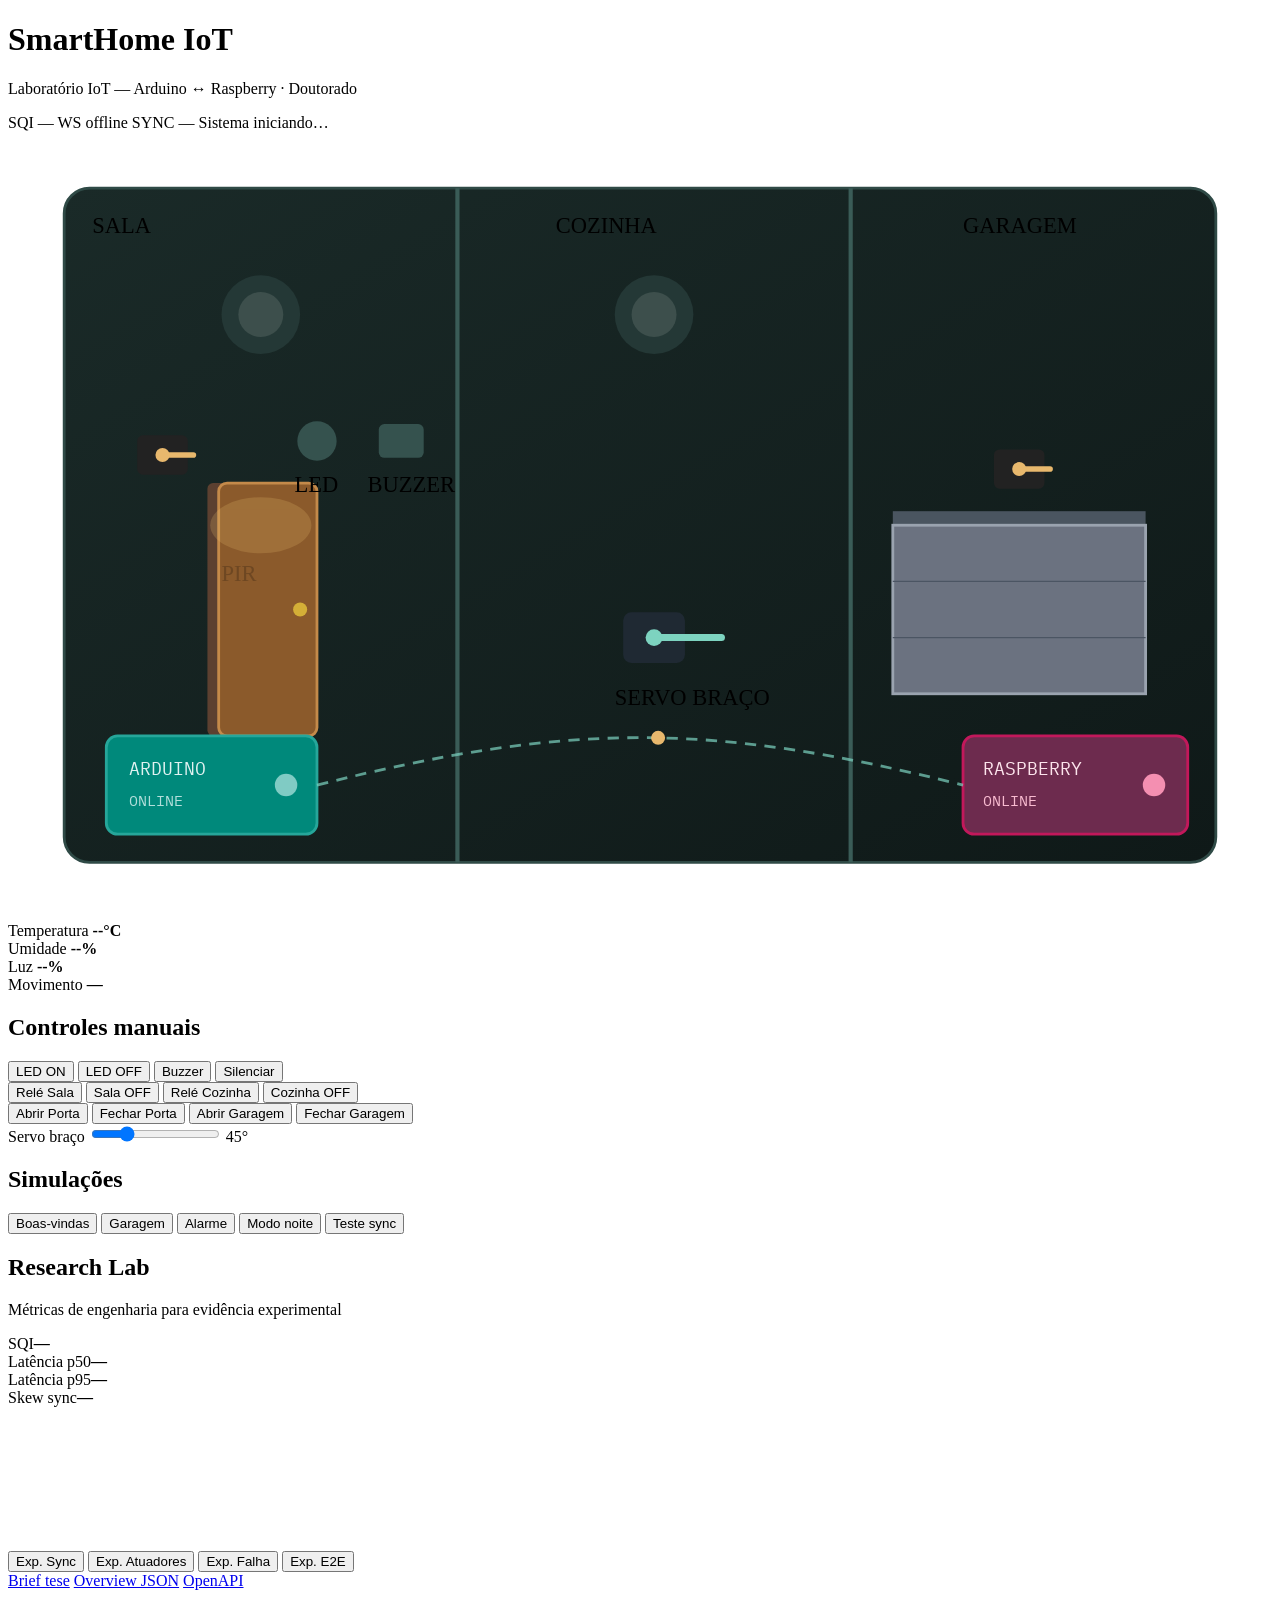
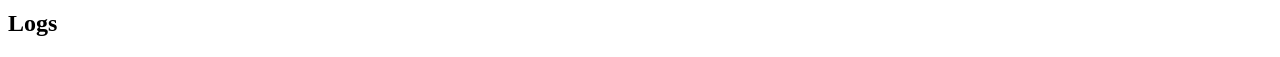
==== web/index.html @ 48073df7 "feat: simulador visual web e testes de engenharia Co-authored-by: Cursor <cursoragent@cursor.com>" ====
<!DOCTYPE html>
<html lang="pt-BR">
<head>
  <meta charset="UTF-8" />
  <meta name="viewport" content="width=device-width, initial-scale=1.0" />
  <title>SmartHome IoT — Simulador</title>
  <link rel="preconnect" href="https://fonts.googleapis.com" />
  <link rel="preconnect" href="https://fonts.gstatic.com" crossorigin />
  <link href="https://fonts.googleapis.com/css2?family=IBM+Plex+Mono:wght@400;600&family=Syne:wght@600;700;800&display=swap" rel="stylesheet" />
  <link rel="stylesheet" href="/static/style.css" />
</head>
<body>
  <div class="noise"></div>
  <header class="topbar">
    <div class="brand">
      <span class="brand-mark"></span>
      <div>
        <h1>SmartHome IoT</h1>
        <p>Laboratório IoT — Arduino ↔ Raspberry · Doutorado</p>
      </div>
    </div>
    <div class="top-meta">
      <span id="sqi-status" class="pill sync">SQI —</span>
      <span id="ws-status" class="pill offline">WS offline</span>
      <span id="sync-status" class="pill sync">SYNC —</span>
      <span id="last-event" class="event">Sistema iniciando…</span>
    </div>
  </header>

  <main class="layout">
    <section class="stage" aria-label="Ambiente simulado">
      <div class="stage-grid">
        <svg id="house-svg" viewBox="0 0 900 560" role="img" aria-label="Planta da casa com mecanismos">
          <defs>
            <linearGradient id="floorGrad" x1="0" y1="0" x2="1" y2="1">
              <stop offset="0%" stop-color="#1a2a28"/>
              <stop offset="100%" stop-color="#0f1918"/>
            </linearGradient>
            <filter id="glow">
              <feGaussianBlur stdDeviation="4" result="b"/>
              <feMerge><feMergeNode in="b"/><feMergeNode in="SourceGraphic"/></feMerge>
            </filter>
          </defs>

          <!-- Floor -->
          <rect x="40" y="40" width="820" height="480" rx="18" fill="url(#floorGrad)" stroke="#2f4a46" stroke-width="2"/>
          <text x="60" y="72" class="room-label">SALA</text>
          <text x="390" y="72" class="room-label">COZINHA</text>
          <text x="680" y="72" class="room-label">GARAGEM</text>

          <!-- Walls -->
          <line x1="320" y1="40" x2="320" y2="520" stroke="#3a5c57" stroke-width="3"/>
          <line x1="600" y1="40" x2="600" y2="520" stroke="#3a5c57" stroke-width="3"/>

          <!-- Lights (relays) -->
          <g id="light-sala" class="ceiling-light">
            <circle cx="180" cy="130" r="28" fill="#243836"/>
            <circle id="bulb-sala" cx="180" cy="130" r="16" fill="#3d4f4c"/>
          </g>
          <g id="light-cozinha" class="ceiling-light">
            <circle cx="460" cy="130" r="28" fill="#243836"/>
            <circle id="bulb-cozinha" cx="460" cy="130" r="16" fill="#3d4f4c"/>
          </g>

          <!-- Main door + servo -->
          <g id="door-main-group" transform="translate(150 340)">
            <rect x="-8" y="-90" width="16" height="180" rx="4" fill="#5c4030"/>
            <g id="door-main-panel" class="door-panel">
              <rect x="0" y="-90" width="70" height="180" rx="6" fill="#8b5a2b" stroke="#c48a4a" stroke-width="2"/>
              <circle cx="58" cy="0" r="5" fill="#d4af37"/>
            </g>
            <g id="servo-porta-1" class="servo" transform="translate(-40 -110)">
              <rect x="-18" y="-14" width="36" height="28" rx="4" fill="#222"/>
              <line id="servo-arm-1" x1="0" y1="0" x2="22" y2="0" stroke="#e8b86d" stroke-width="4" stroke-linecap="round"/>
              <circle cx="0" cy="0" r="5" fill="#e8b86d"/>
            </g>
          </g>

          <!-- Garage door + servo -->
          <g id="door-garage-group" transform="translate(720 280)">
            <rect x="-90" y="-10" width="180" height="14" fill="#4a5560"/>
            <g id="door-garage-panel" class="garage-panel">
              <rect x="-90" y="0" width="180" height="120" fill="#6b7280" stroke="#9aa3af" stroke-width="2"/>
              <line x1="-90" y1="40" x2="90" y2="40" stroke="#4b5563"/>
              <line x1="-90" y1="80" x2="90" y2="80" stroke="#4b5563"/>
            </g>
            <g id="servo-porta-2" class="servo" transform="translate(0 -40)">
              <rect x="-18" y="-14" width="36" height="28" rx="4" fill="#222"/>
              <line id="servo-arm-2" x1="0" y1="0" x2="22" y2="0" stroke="#e8b86d" stroke-width="4" stroke-linecap="round"/>
              <circle cx="0" cy="0" r="5" fill="#e8b86d"/>
            </g>
          </g>

          <!-- Arm servo -->
          <g id="servo-arm-group" transform="translate(460 360)">
            <rect x="-22" y="-18" width="44" height="36" rx="6" fill="#1f2933"/>
            <line id="servo-arm-3" x1="0" y1="0" x2="48" y2="0" stroke="#7dd3c0" stroke-width="5" stroke-linecap="round"/>
            <circle cx="0" cy="0" r="6" fill="#7dd3c0"/>
            <text x="-28" y="48" class="tiny">SERVO BRAÇO</text>
          </g>

          <!-- LED + buzzer -->
          <g transform="translate(220 220)">
            <circle id="led-indicator" r="14" fill="#35524e"/>
            <text x="-16" y="36" class="tiny">LED</text>
          </g>
          <g transform="translate(280 220)">
            <rect id="buzzer-indicator" x="-16" y="-12" width="32" height="24" rx="4" fill="#35524e"/>
            <text x="-24" y="36" class="tiny">BUZZER</text>
          </g>

          <!-- Motion blob -->
          <g id="motion-blob" transform="translate(180 280)" opacity="0.2">
            <ellipse rx="36" ry="20" fill="#f0c674"/>
            <text x="-28" y="40" class="tiny">PIR</text>
          </g>

          <!-- Arduino board -->
          <g id="board-arduino" transform="translate(70 430)">
            <rect width="150" height="70" rx="8" fill="#00897b" stroke="#26a69a" stroke-width="2"/>
            <text x="16" y="28" fill="#e0f2f1" font-size="13" font-family="IBM Plex Mono">ARDUINO</text>
            <text id="arduino-status-text" x="16" y="50" fill="#b2dfdb" font-size="11" font-family="IBM Plex Mono">ONLINE</text>
            <circle id="arduino-pulse" cx="128" cy="35" r="8" fill="#80cbc4"/>
          </g>

          <!-- Raspberry board -->
          <g id="board-raspberry" transform="translate(680 430)">
            <rect width="160" height="70" rx="8" fill="#6d2b4e" stroke="#c2185b" stroke-width="2"/>
            <text x="14" y="28" fill="#fce4ec" font-size="13" font-family="IBM Plex Mono">RASPBERRY</text>
            <text id="raspberry-status-text" x="14" y="50" fill="#f8bbd0" font-size="11" font-family="IBM Plex Mono">ONLINE</text>
            <circle id="raspberry-pulse" cx="136" cy="35" r="8" fill="#f48fb1"/>
          </g>

          <!-- Sync line -->
          <path id="sync-line" d="M220 465 C 400 420, 500 420, 680 465" fill="none" stroke="#7dd3c0" stroke-width="2" stroke-dasharray="8 6" opacity="0.7"/>
          <circle id="sync-dot" r="5" fill="#e8b86d">
            <animateMotion dur="2.4s" repeatCount="indefinite" path="M220 465 C 400 420, 500 420, 680 465"/>
          </circle>
        </svg>
      </div>
    </section>

    <aside class="panel">
      <section class="metrics">
        <article>
          <span>Temperatura</span>
          <strong id="m-temp">--°C</strong>
        </article>
        <article>
          <span>Umidade</span>
          <strong id="m-hum">--%</strong>
        </article>
        <article>
          <span>Luz</span>
          <strong id="m-light">--%</strong>
        </article>
        <article>
          <span>Movimento</span>
          <strong id="m-motion">—</strong>
        </article>
      </section>

      <section class="controls">
        <h2>Controles manuais</h2>
        <div class="btn-row">
          <button data-action="led" data-on="true">LED ON</button>
          <button data-action="led" data-on="false" class="ghost">LED OFF</button>
          <button data-action="buzzer" data-on="true">Buzzer</button>
          <button data-action="buzzer" data-on="false" class="ghost">Silenciar</button>
        </div>
        <div class="btn-row">
          <button data-action="relay" data-channel="1" data-on="true">Relé Sala</button>
          <button data-action="relay" data-channel="1" data-on="false" class="ghost">Sala OFF</button>
          <button data-action="relay" data-channel="2" data-on="true">Relé Cozinha</button>
          <button data-action="relay" data-channel="2" data-on="false" class="ghost">Cozinha OFF</button>
        </div>
        <div class="btn-row">
          <button data-action="door" data-door="main" data-open="true">Abrir Porta</button>
          <button data-action="door" data-door="main" data-open="false" class="ghost">Fechar Porta</button>
          <button data-action="door" data-door="garage" data-open="true">Abrir Garagem</button>
          <button data-action="door" data-door="garage" data-open="false" class="ghost">Fechar Garagem</button>
        </div>

        <label class="slider-label">
          Servo braço
          <input id="servo-arm-slider" type="range" min="0" max="180" value="45" />
          <span id="servo-arm-value">45°</span>
        </label>
      </section>

      <section class="scenarios">
        <h2>Simulações</h2>
        <div class="btn-row">
          <button data-scenario="welcome">Boas-vindas</button>
          <button data-scenario="garage">Garagem</button>
          <button data-scenario="alarm" class="warn">Alarme</button>
          <button data-scenario="night" class="ghost">Modo noite</button>
          <button data-scenario="sync_test">Teste sync</button>
        </div>
      </section>

      <section class="research">
        <h2>Research Lab</h2>
        <p class="research-lead">Métricas de engenharia para evidência experimental</p>
        <div class="research-metrics">
          <article><span>SQI</span><strong id="r-sqi">—</strong></article>
          <article><span>Latência p50</span><strong id="r-p50">—</strong></article>
          <article><span>Latência p95</span><strong id="r-p95">—</strong></article>
          <article><span>Skew sync</span><strong id="r-skew">—</strong></article>
        </div>
        <canvas id="latency-chart" width="640" height="140" aria-label="Gráfico de latência"></canvas>
        <div class="btn-row">
          <button data-experiment="sync_latency">Exp. Sync</button>
          <button data-experiment="actuator_response">Exp. Atuadores</button>
          <button data-experiment="fault_injection" class="warn">Exp. Falha</button>
          <button data-experiment="end_to_end">Exp. E2E</button>
        </div>
        <div class="btn-row">
          <a class="link-btn" href="/api/research/thesis-brief.md" target="_blank" rel="noopener">Brief tese</a>
          <a class="link-btn ghost" href="/api/research/overview" target="_blank" rel="noopener">Overview JSON</a>
          <a class="link-btn ghost" href="/docs" target="_blank" rel="noopener">OpenAPI</a>
        </div>
        <ul id="exp-list"></ul>
      </section>

      <section class="logs">
        <h2>Logs</h2>
        <ul id="log-list"></ul>
      </section>
    </aside>
  </main>

  <script src="/static/script.js"></script>
</body>
</html>
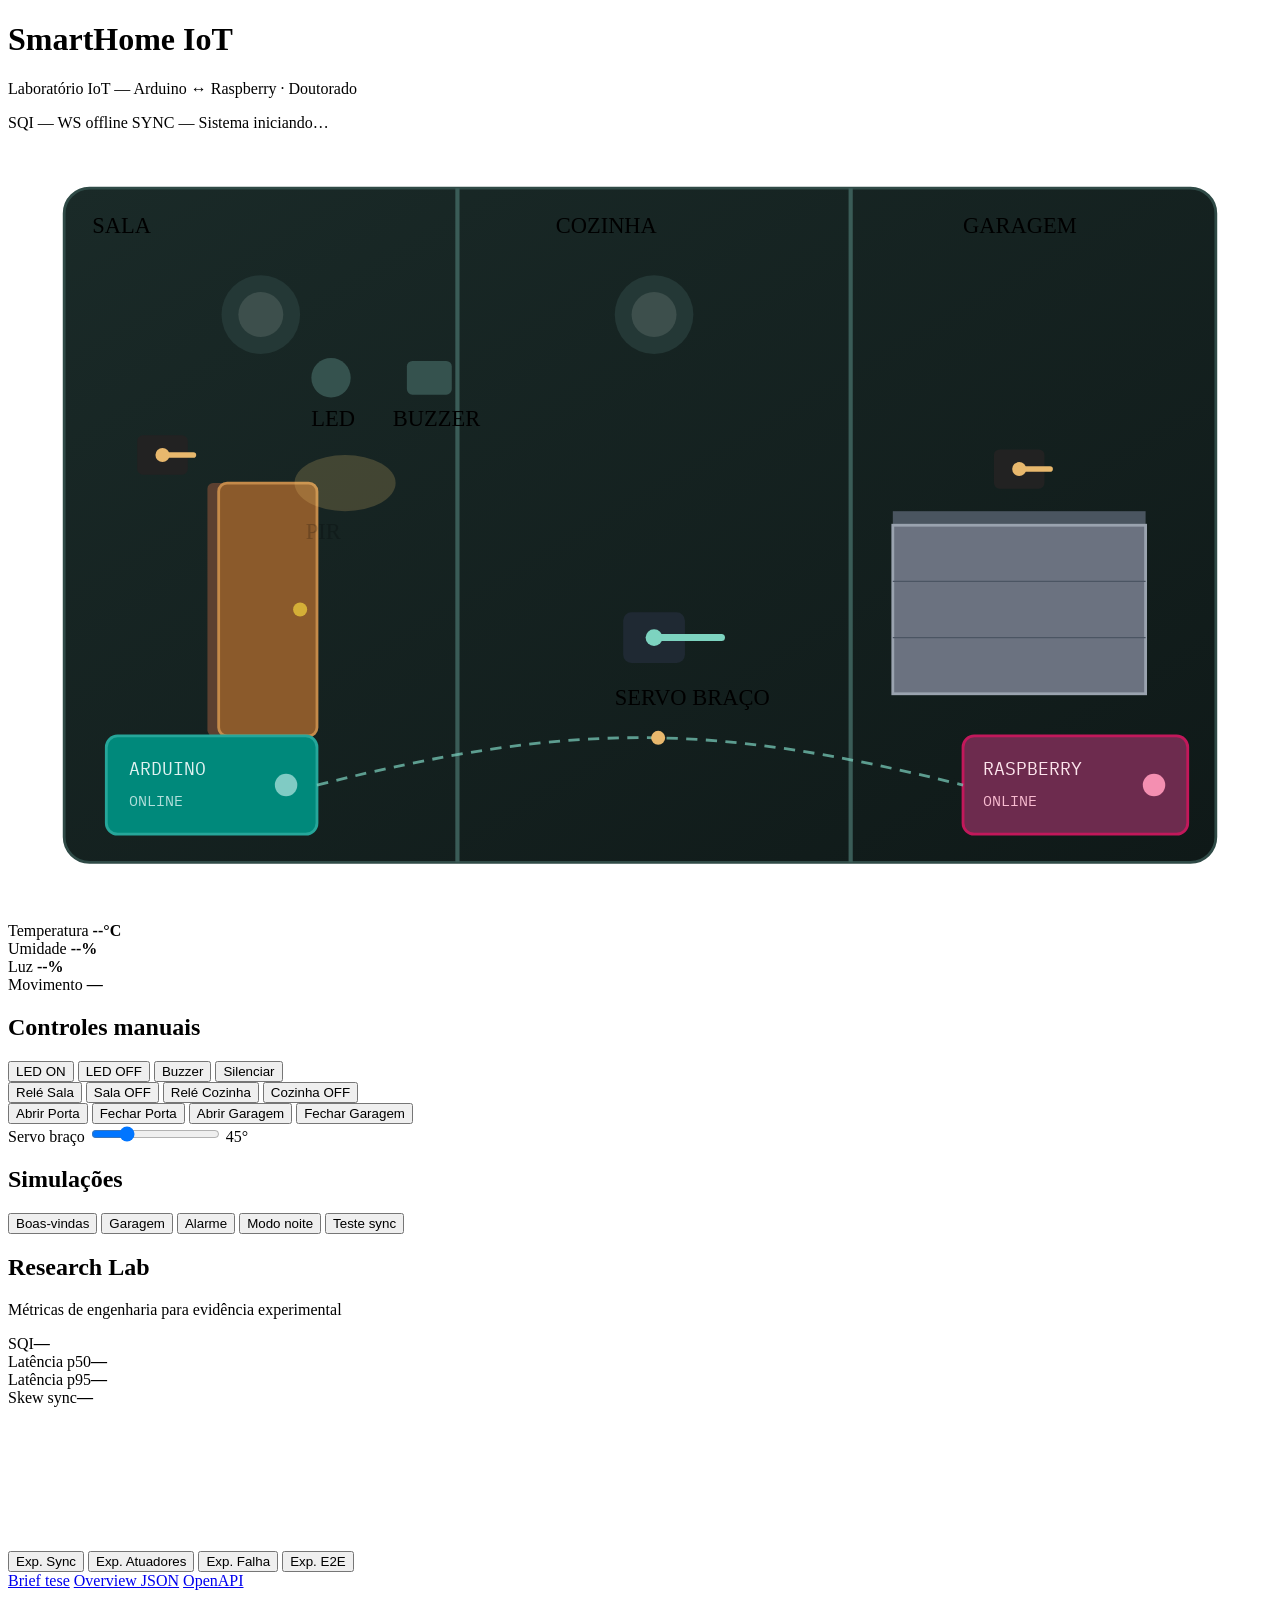
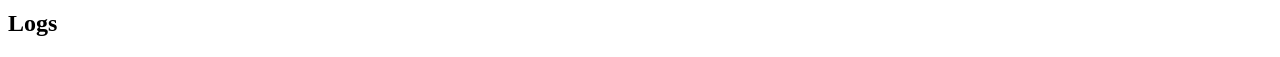
==== commit fc8b58a0: "fix: reposiciona LED e buzzer longe da porta na planta Co-authored-by: Cursor <cursoragent@cursor.co" ====
--- a/web/index.html
+++ b/web/index.html
@@ -99,18 +99,18 @@
             <text x="-28" y="48" class="tiny">SERVO BRAÇO</text>
           </g>
 
-          <!-- LED + buzzer -->
-          <g transform="translate(220 220)">
+          <!-- LED + buzzer (acima da luz da sala, longe da porta) -->
+          <g transform="translate(230 175)">
             <circle id="led-indicator" r="14" fill="#35524e"/>
-            <text x="-16" y="36" class="tiny">LED</text>
-          </g>
-          <g transform="translate(280 220)">
+            <text x="-14" y="34" class="tiny">LED</text>
+          </g>
+          <g transform="translate(300 175)">
             <rect id="buzzer-indicator" x="-16" y="-12" width="32" height="24" rx="4" fill="#35524e"/>
-            <text x="-24" y="36" class="tiny">BUZZER</text>
+            <text x="-26" y="34" class="tiny">BUZZER</text>
           </g>
 
           <!-- Motion blob -->
-          <g id="motion-blob" transform="translate(180 280)" opacity="0.2">
+          <g id="motion-blob" transform="translate(240 250)" opacity="0.2">
             <ellipse rx="36" ry="20" fill="#f0c674"/>
             <text x="-28" y="40" class="tiny">PIR</text>
           </g>
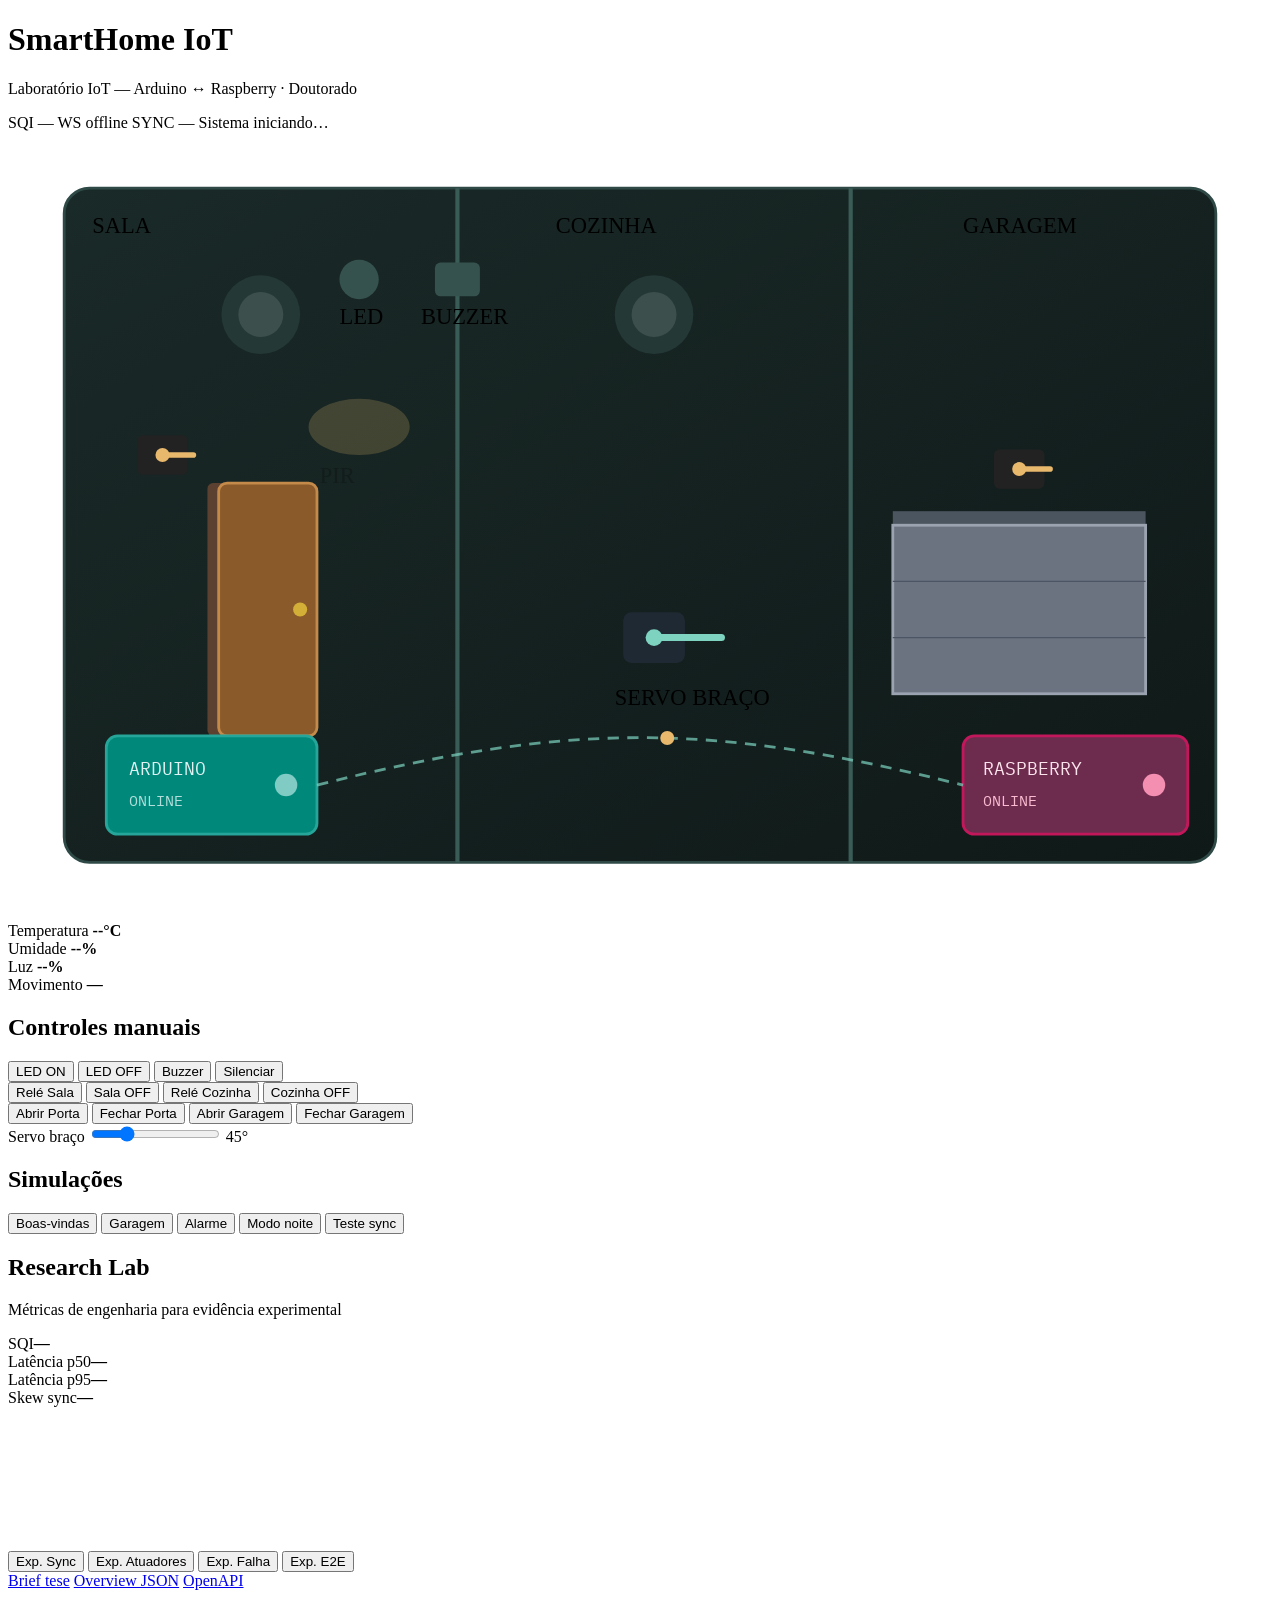
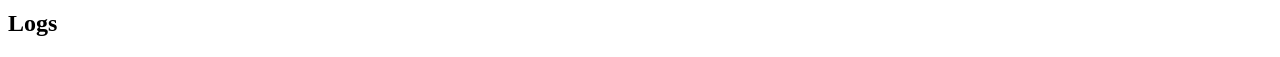
==== commit f79acdff: "fix: LED/buzzer no topo da sala e deploy Pages via branch gh-pages Co-authored-by: Cursor <cursorage" ====
--- a/web/index.html
+++ b/web/index.html
@@ -99,18 +99,18 @@
             <text x="-28" y="48" class="tiny">SERVO BRAÇO</text>
           </g>
 
-          <!-- LED + buzzer (acima da luz da sala, longe da porta) -->
-          <g transform="translate(230 175)">
+          <!-- LED + buzzer: canto superior da SALA (não sobre a porta) -->
+          <g id="led-group" transform="translate(250 105)">
             <circle id="led-indicator" r="14" fill="#35524e"/>
-            <text x="-14" y="34" class="tiny">LED</text>
-          </g>
-          <g transform="translate(300 175)">
+            <text x="-14" y="32" class="tiny">LED</text>
+          </g>
+          <g id="buzzer-group" transform="translate(320 105)">
             <rect id="buzzer-indicator" x="-16" y="-12" width="32" height="24" rx="4" fill="#35524e"/>
-            <text x="-26" y="34" class="tiny">BUZZER</text>
+            <text x="-26" y="32" class="tiny">BUZZER</text>
           </g>
 
           <!-- Motion blob -->
-          <g id="motion-blob" transform="translate(240 250)" opacity="0.2">
+          <g id="motion-blob" transform="translate(250 210)" opacity="0.2">
             <ellipse rx="36" ry="20" fill="#f0c674"/>
             <text x="-28" y="40" class="tiny">PIR</text>
           </g>
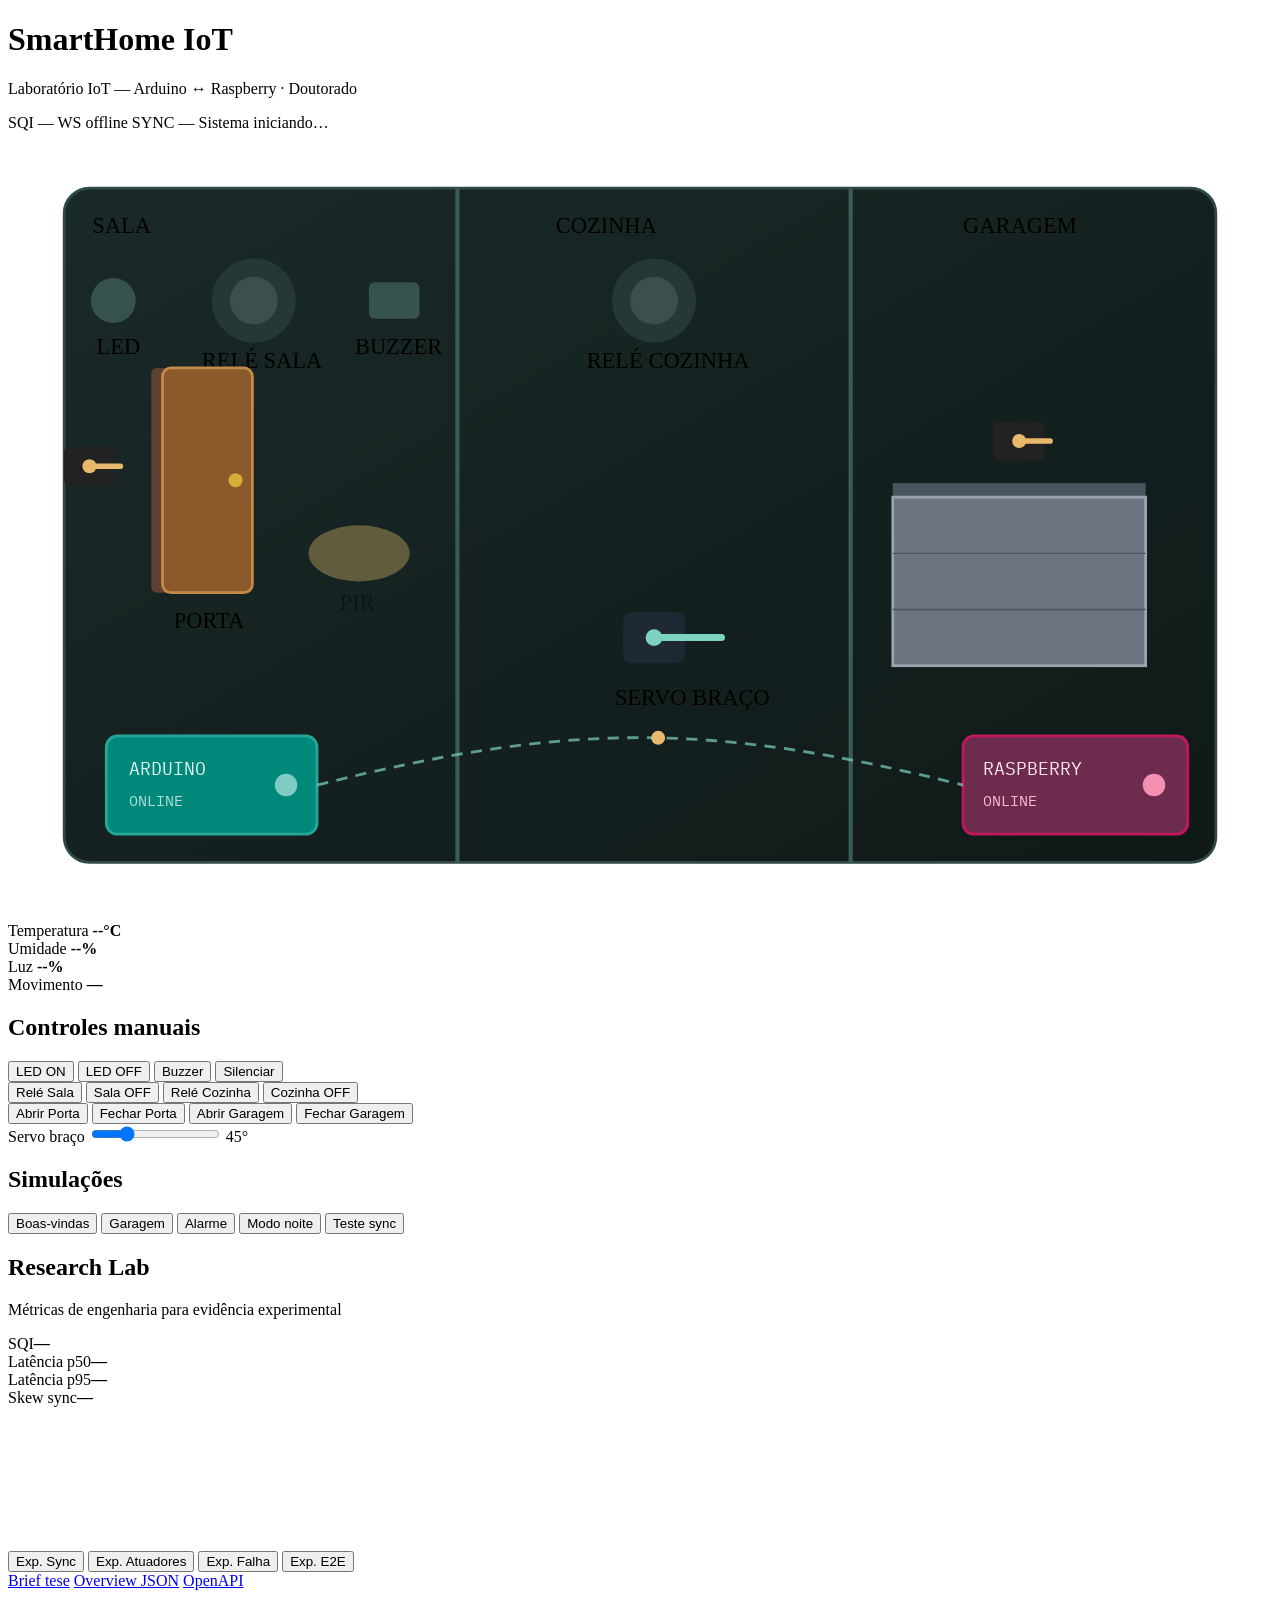
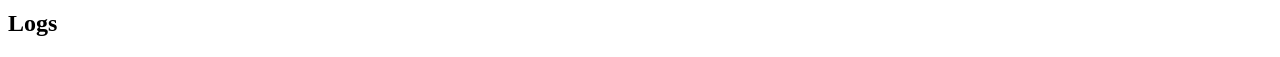
==== commit 97806dd8: "fix: layout da sala na demo e links do simulador no Pages Reorganiza porta/LED/relé/buzzer para apre" ====
--- a/web/index.html
+++ b/web/index.html
@@ -52,32 +52,43 @@
           <line x1="320" y1="40" x2="320" y2="520" stroke="#3a5c57" stroke-width="3"/>
           <line x1="600" y1="40" x2="600" y2="520" stroke="#3a5c57" stroke-width="3"/>
 
-          <!-- Lights (relays) -->
+          <!-- Atuadores da sala: LED | RELÉ SALA | BUZZER -->
+          <g id="led-group" transform="translate(75 120)">
+            <circle id="led-indicator" r="16" fill="#35524e"/>
+            <text x="-12" y="38" class="tiny">LED</text>
+          </g>
           <g id="light-sala" class="ceiling-light">
-            <circle cx="180" cy="130" r="28" fill="#243836"/>
-            <circle id="bulb-sala" cx="180" cy="130" r="16" fill="#3d4f4c"/>
+            <circle cx="175" cy="120" r="30" fill="#243836"/>
+            <circle id="bulb-sala" cx="175" cy="120" r="17" fill="#3d4f4c"/>
+            <text x="138" y="168" class="tiny">RELÉ SALA</text>
+          </g>
+          <g id="buzzer-group" transform="translate(275 120)">
+            <rect id="buzzer-indicator" x="-18" y="-13" width="36" height="26" rx="4" fill="#35524e"/>
+            <text x="-28" y="38" class="tiny">BUZZER</text>
           </g>
           <g id="light-cozinha" class="ceiling-light">
-            <circle cx="460" cy="130" r="28" fill="#243836"/>
-            <circle id="bulb-cozinha" cx="460" cy="130" r="16" fill="#3d4f4c"/>
-          </g>
-
-          <!-- Main door + servo -->
-          <g id="door-main-group" transform="translate(150 340)">
-            <rect x="-8" y="-90" width="16" height="180" rx="4" fill="#5c4030"/>
+            <circle cx="460" cy="120" r="30" fill="#243836"/>
+            <circle id="bulb-cozinha" cx="460" cy="120" r="17" fill="#3d4f4c"/>
+            <text x="412" y="168" class="tiny">RELÉ COZINHA</text>
+          </g>
+
+          <!-- Porta elevada no meio da sala — bem longe do Arduino -->
+          <g id="door-main-group" transform="translate(110 248)">
+            <rect x="-8" y="-80" width="16" height="160" rx="4" fill="#5c4030"/>
             <g id="door-main-panel" class="door-panel">
-              <rect x="0" y="-90" width="70" height="180" rx="6" fill="#8b5a2b" stroke="#c48a4a" stroke-width="2"/>
-              <circle cx="58" cy="0" r="5" fill="#d4af37"/>
-            </g>
-            <g id="servo-porta-1" class="servo" transform="translate(-40 -110)">
+              <rect x="0" y="-80" width="64" height="160" rx="6" fill="#8b5a2b" stroke="#c48a4a" stroke-width="2"/>
+              <circle cx="52" cy="0" r="5" fill="#d4af37"/>
+            </g>
+            <g id="servo-porta-1" class="servo" transform="translate(-52 -10)">
               <rect x="-18" y="-14" width="36" height="28" rx="4" fill="#222"/>
               <line id="servo-arm-1" x1="0" y1="0" x2="22" y2="0" stroke="#e8b86d" stroke-width="4" stroke-linecap="round"/>
               <circle cx="0" cy="0" r="5" fill="#e8b86d"/>
             </g>
+            <text x="8" y="105" class="tiny">PORTA</text>
           </g>
 
           <!-- Garage door + servo -->
-          <g id="door-garage-group" transform="translate(720 280)">
+          <g id="door-garage-group" transform="translate(720 260)">
             <rect x="-90" y="-10" width="180" height="14" fill="#4a5560"/>
             <g id="door-garage-panel" class="garage-panel">
               <rect x="-90" y="0" width="180" height="120" fill="#6b7280" stroke="#9aa3af" stroke-width="2"/>
@@ -99,20 +110,10 @@
             <text x="-28" y="48" class="tiny">SERVO BRAÇO</text>
           </g>
 
-          <!-- LED + buzzer: canto superior da SALA (não sobre a porta) -->
-          <g id="led-group" transform="translate(250 105)">
-            <circle id="led-indicator" r="14" fill="#35524e"/>
-            <text x="-14" y="32" class="tiny">LED</text>
-          </g>
-          <g id="buzzer-group" transform="translate(320 105)">
-            <rect id="buzzer-indicator" x="-16" y="-12" width="32" height="24" rx="4" fill="#35524e"/>
-            <text x="-26" y="32" class="tiny">BUZZER</text>
-          </g>
-
-          <!-- Motion blob -->
-          <g id="motion-blob" transform="translate(250 210)" opacity="0.2">
+          <!-- PIR à direita da porta, acima do Arduino -->
+          <g id="motion-blob" transform="translate(250 300)" opacity="0.35">
             <ellipse rx="36" ry="20" fill="#f0c674"/>
-            <text x="-28" y="40" class="tiny">PIR</text>
+            <text x="-14" y="40" class="tiny">PIR</text>
           </g>
 
           <!-- Arduino board -->
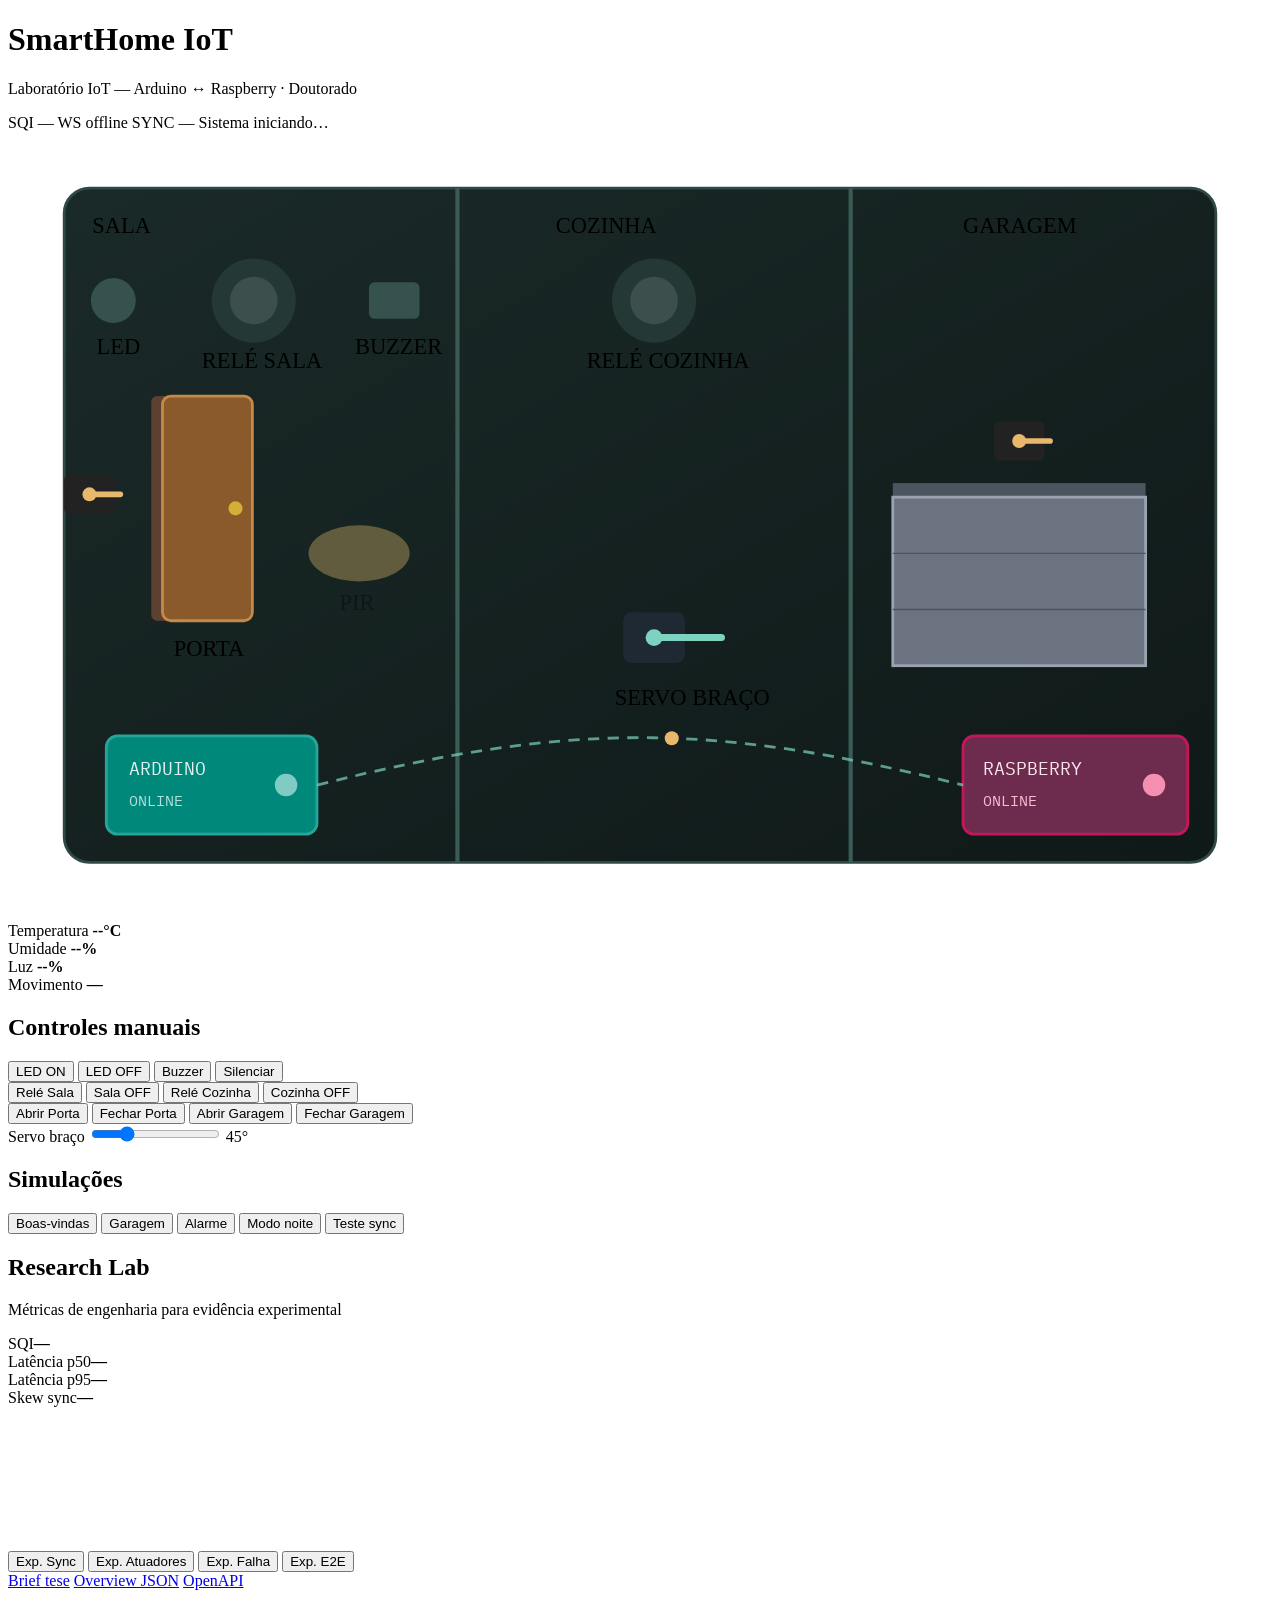
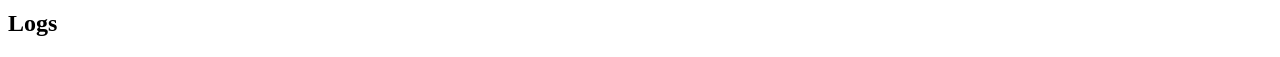
==== commit ecd67f97: "fix: baixa a porta um pouco mais na planta da sala Co-authored-by: Cursor <cursoragent@cursor.com>" ====
--- a/web/index.html
+++ b/web/index.html
@@ -73,7 +73,7 @@
           </g>
 
           <!-- Porta elevada no meio da sala — bem longe do Arduino -->
-          <g id="door-main-group" transform="translate(110 248)">
+          <g id="door-main-group" transform="translate(110 268)">
             <rect x="-8" y="-80" width="16" height="160" rx="4" fill="#5c4030"/>
             <g id="door-main-panel" class="door-panel">
               <rect x="0" y="-80" width="64" height="160" rx="6" fill="#8b5a2b" stroke="#c48a4a" stroke-width="2"/>
